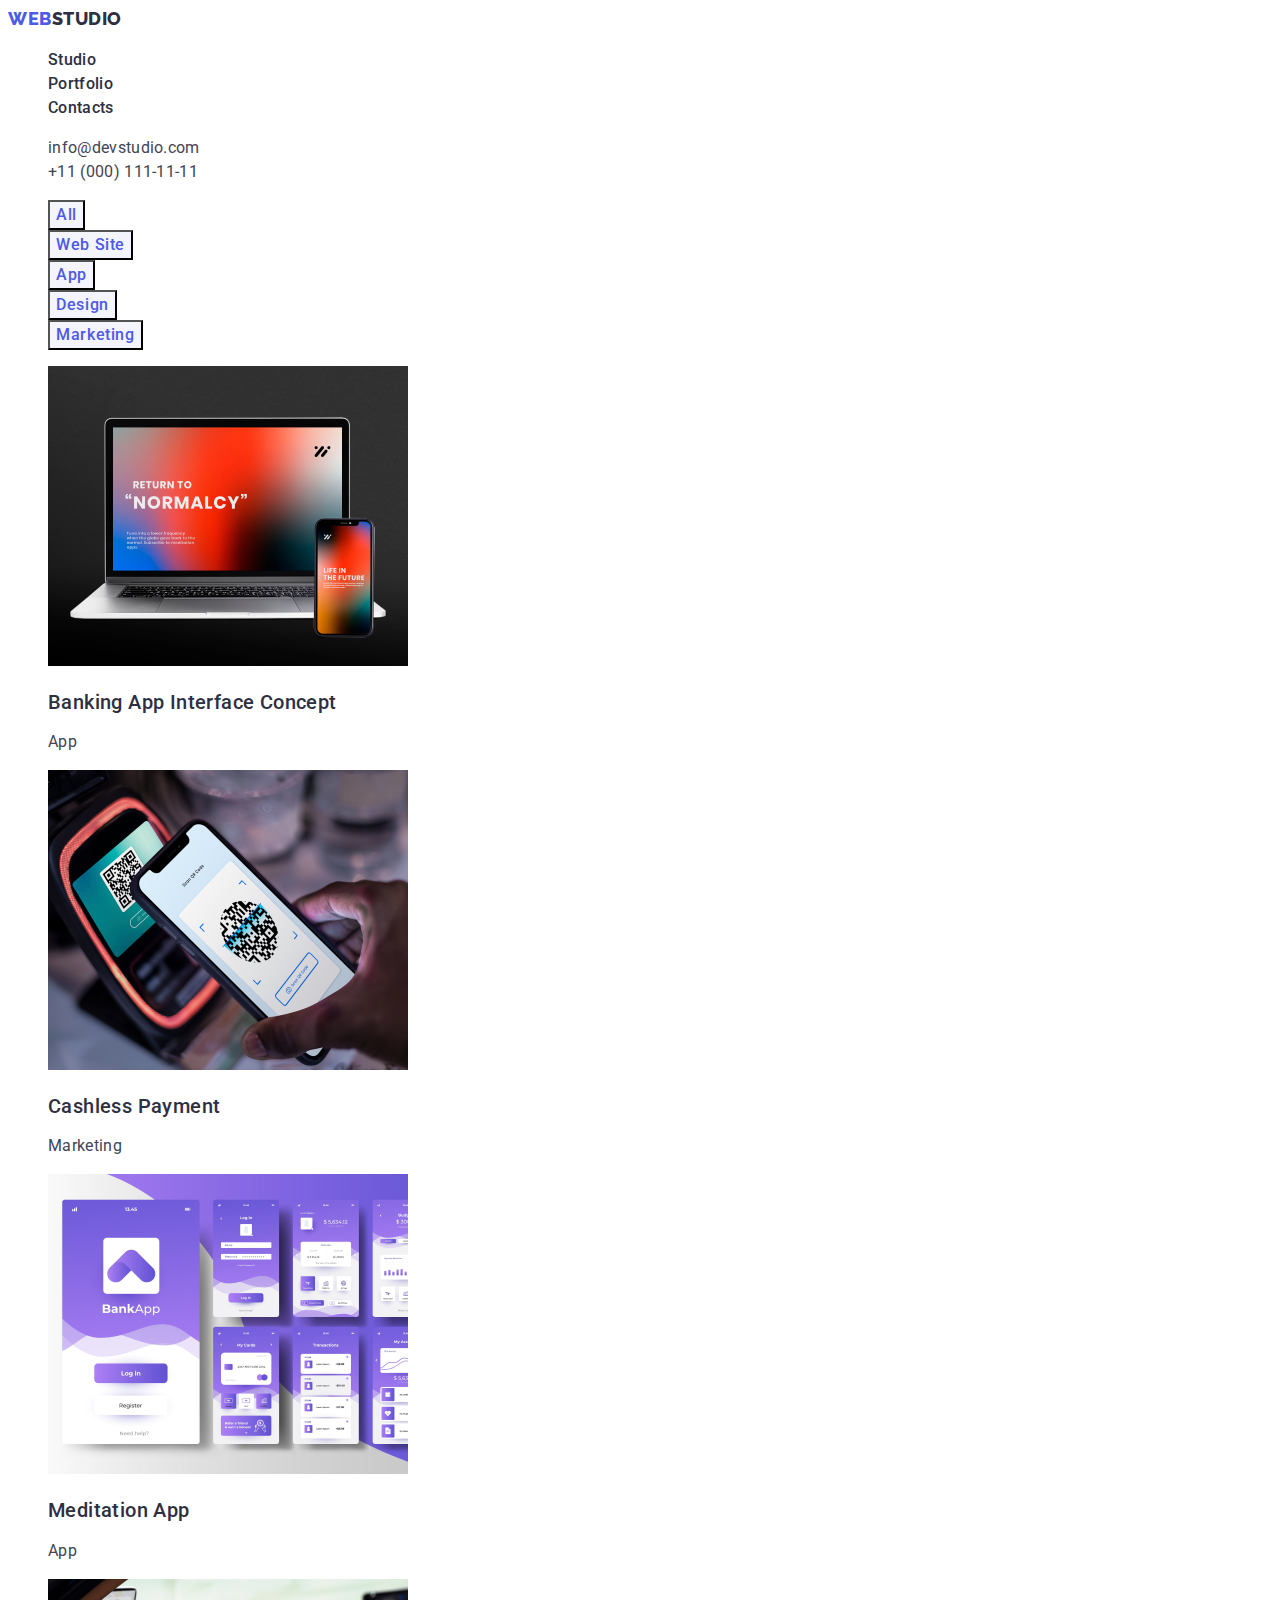
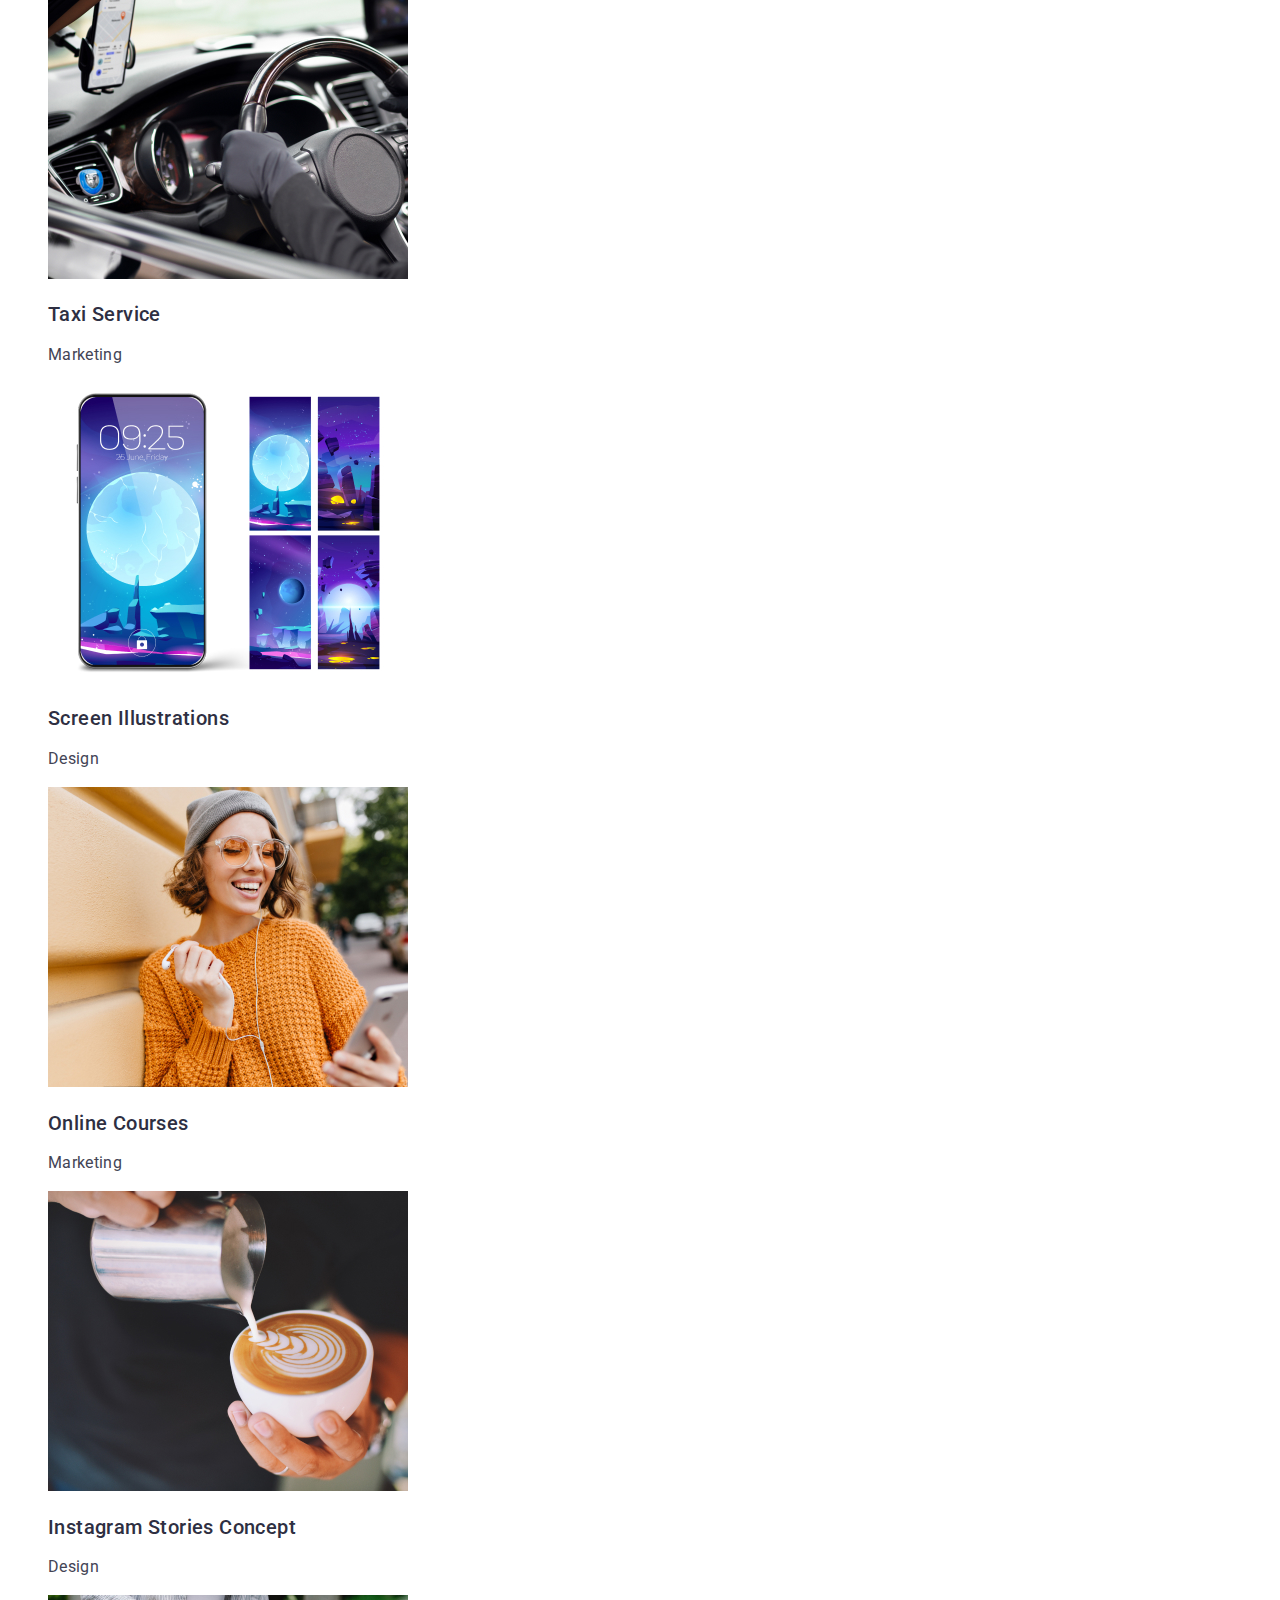
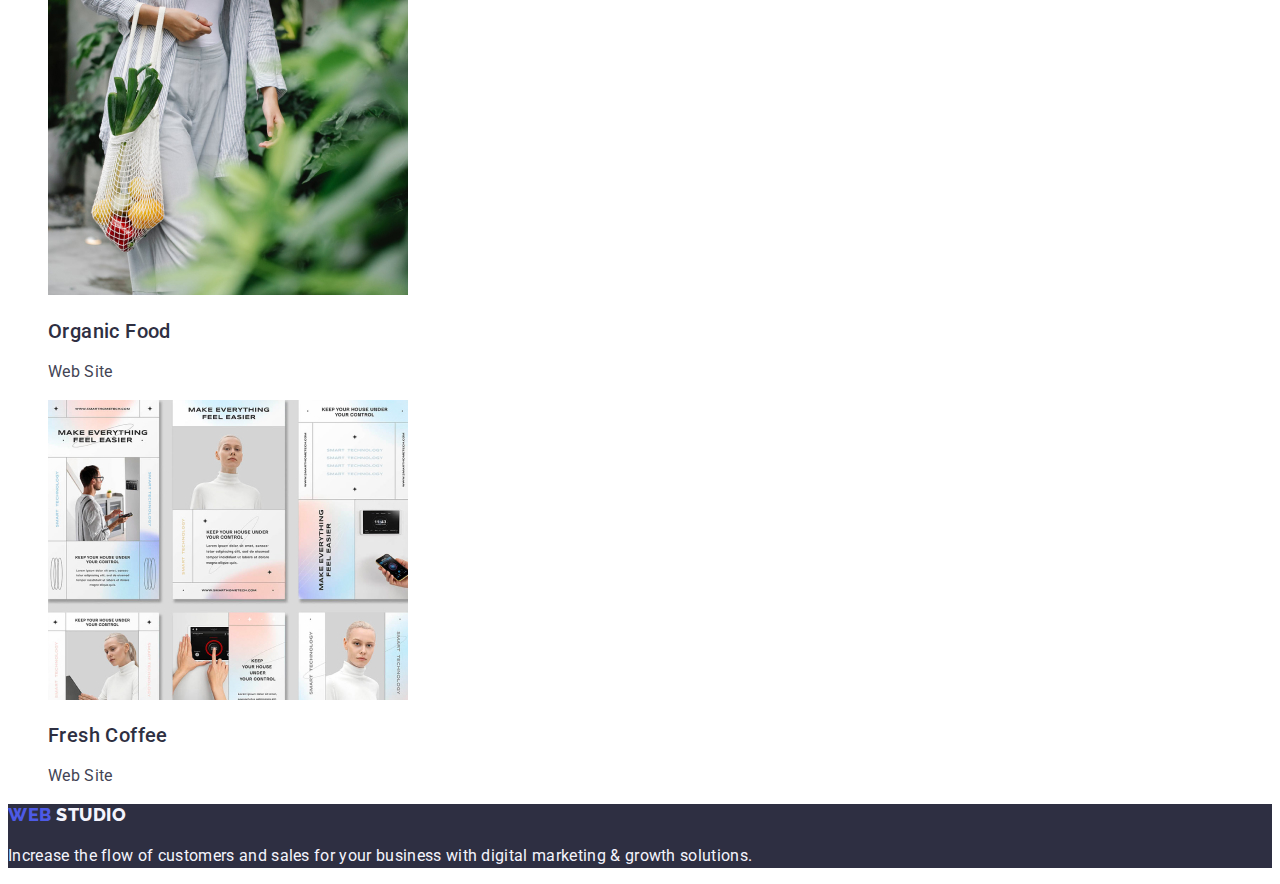
==== portfolio.html @ e13de03a "Initial commit" ====
<!DOCTYPE html>
<html lang="en">
  <head>
    <meta charset="UTF-8" />
    <meta http-equiv="X-UA-Compatible" content="IE=edge" />
    <meta name="viewport" content="width=device-width, initial-scale=1.0" />
    <title>Web-Studio</title>
    <link rel="preconnect" href="https://fonts.googleapis.com" />
    <link rel="preconnect" href="https://fonts.gstatic.com" crossorigin />
    <link
      href="https://fonts.googleapis.com/css2?family=Montserrat:wght@400;700&family=Raleway:wght@800&family=Roboto:wght@400;500;700;900&display=swap"
      rel="stylesheet"
    />
    <link rel="stylesheet" href="./css/styles.css" />
  </head>
  <body>
    <!-- Top Line -->
    <header class="header">
      <nav class="nav">
        <!-- Logo -->
        <a href="./index.html" class="link header-logo"
          >Web<span class="half-header">Studio</span></a
        >
        <ul class="list">
          <li><a href="./index.html" class="link nav-list-item">Studio</a></li>
          <li><a href="./portfolio.html" class="link nav-list-item">Portfolio</a></li>
          <li><a href="" class="link nav-list-item">Contacts</a></li>
        </ul>
      </nav>
      <!-- contacts -->
      <address class="address">
        <ul class="address-list list">
          <li>
            <a href="mailto:info@devstudio.com" class="link addres-contacts">info@devstudio.com</a>
          </li>
          <li><a href="tel:+110001111111" class="link addres-contacts">+11 (000) 111-11-11</a></li>
        </ul>
      </address>
    </header>

    <!-- Main field -->
    <main>
      <section>
        <h1 hidden>Projects gallery</h1>
        <!-- Filters -->

        <ul class="list">
          <li>
            <button type="button" class="btn btn-filter">All</button>
          </li>
          <li>
            <button type="button" class="btn btn-filter">Web Site</button>
          </li>
          <li>
            <button type="button" class="btn btn-filter">App</button>
          </li>
          <li>
            <button type="button" class="btn btn-filter">Design</button>
          </li>
          <li>
            <button type="button" class="btn btn-filter">Marketing</button>
          </li>
        </ul>

        <ul class="list project-examples">
          <li>
            <a href="" class="link example-item">
              <img src="./images/row-a/img.jpg" alt="Banking App" width="360" />
              <h2 class="example-name">Banking App Interface Concept</h2>
              <p class="project-type">App</p>
            </a>
          </li>
          <li>
            <a href="" class="link example-item">
              <img src="./images/row-a/img-1.jpg" alt="Cashless Payment" width="360" height="300" />
              <h2 class="example-name">Cashless Payment</h2>
              <p class="project-type">Marketing</p>
            </a>
          </li>
          <li>
            <a href="" class="link example-item">
              <img src="./images/row-a/img-2.jpg" alt="Meditation App" width="360" height="300" />
              <h2 class="example-name">Meditation App</h2>
              <p class="project-type">App</p>
            </a>
          </li>
          <li>
            <a href="" class="link example-item">
              <img
                src="./images/row-b/img.jpg"
                alt="dashboard of the car"
                width="360"
                height="300"
              />
              <h2 class="example-name">Taxi Service</h2>
              <p class="project-type">Marketing</p>
            </a>
          </li>
          <li>
            <a href="" class="link example-item">
              <img
                src="./images/row-b/img-1.jpg"
                alt="moon on the screens"
                width="360"
                height="300"
              />
              <h2 class="example-name">Screen Illustrations</h2>
              <p class="project-type">Design</p>
            </a>
          </li>
          <li>
            <a href="" class="link example-item">
              <img src="./images/row-b/img-2.jpg" alt="live talking" width="360" height="300" />
              <h2 class="example-name">Online Courses</h2>
              <p class="project-type">Marketing</p>
            </a>
          </li>
          <li>
            <a href="" class="link example-item">
              <img
                src="./images/row-c/img.jpg"
                alt="Instagram Stories Concept"
                width="360"
                height="300"
              />
              <h2 class="example-name">Instagram Stories Concept</h2>
              <p class="project-type">Design</p>
            </a>
          </li>
          <li>
            <a href="" class="link example-item">
              <img src="./images/row-c/img-1.jpg" alt="woman with bag" width="360" height="300" />
              <h2 class="example-name">Organic Food</h2>
              <p class="project-type">Web Site</p>
            </a>
          </li>
          <li>
            <a href="" class="link example-item">
              <img src="./images/row-c/img-2.jpg" alt="coffee paiting" width="360" height="300" />
              <h2 class="example-name">Fresh Coffee</h2>
              <p class="project-type">Web Site</p>
            </a>
          </li>
        </ul>
      </section>
    </main>
    <!-- Reference Information -->
    <footer class="gen-info">
      <a href="./index.html" class="info-logo link"
        >Web <span class="info-logo-half">Studio</span></a
      >
      <p class="push-text">
        Increase the flow of customers and sales for your business with digital marketing & growth
        solutions.
      </p>
    </footer>
  </body>
</html>
---- css/styles.css ----
:root {
  /* Font */
  --primary-font: 'Roboto', sans-serif;
  --logo-font: 'Raleway', sans-serif;

  /* Color */

  --color-iris: #4d5ae5;
  --color-ocean: #404bbf;
  --color-navy-blue: #2e2f42;
  --color-green: #31d0aa;
  --color-slate: #434455;
  --color-light-slate: #8e8f99;
  --color-cornflower: #e7e9fc;
  --color-cloud: #f4f4fd;
  --color-navy-blue-modal: #2e2f42;
  --color-grey: #2e2f42;
  --color-white: #ffffff;
  --color-dairy: #fcfcfc;

  /* Button text color*/
  --primary-color-text: #ffffff;

  /* Button text background*/

  --primary-color-background: #4d5ae5;
}

/* Hiden elements */

.visually-hidden {
  position: absolute;
  width: 1px;
  height: 1px;
  margin: -1px;
  border: 0;
  padding: 0;

  white-space: nowrap;
  clip-path: inset(100%);
  clip: rect(0 0 0 0);
  overflow: hidden;
}

/* Font elements */
.header-main {
  color: var(--color-white);
  font-size: 56px;
  font-weight: 700;
  line-height: 1.07;
  letter-spacing: 0.02em;
  text-align: center;
}
.header-section {
  color: var(--color-navy-blue);
  font-size: 36px;
  font-weight: 700;
  line-height: 1.11;
  letter-spacing: 0.02em;
  text-transform: capitalize;
  text-align: center;
}

/* Main properties */
body {
  font-family: var(--primary-font, sans-serif);
  font-weight: 400;
  font-size: 16px;
  line-height: 1.5;
  letter-spacing: 0.02em;
  color: var(--color-slate);
  background-color: var(--color-white);
}

.list {
  list-style: none;
}

.link {
  text-decoration: none;
  font-style: normal;
}

/* Header */

.header {
}

.header-logo {
  font-family: var(--logo-font, sans-serif);
  color: var(--color-iris);
  font-weight: 800;
  font-size: 18px;
  line-height: 1.17;
  letter-spacing: 0.03em;
  text-transform: uppercase;
}

.half-header {
  color: var(--color-navy-blue);
}

.nav-list-item {
  font-weight: 500;
  font-size: 16px;
  line-height: 1.5;
  color: var(--color-navy-blue);
}

.nav-list-item:hover,
.nav-list-item:focus {
  color: var(--color-ocean);
}
.address {
  font-style: normal;
}
.addres-contacts {
  font-size: 16px;
  color: var(--color-slate);
}

.addres-contacts[href='mailto:info@devstudio.com']:hover,
.addres-contacts[href='mailto:info@devstudio.com']:focus {
  font-size: 16px;
  color: var(--color-ocean);
}

/* Hero */

.hero {
  background-color: var(--color-navy-blue);
}

.btn {
  font-family: var(--primary-font);
  color: var(--primary-color-text);

  background-color: var(--primary-color-background);
  font-weight: 500;
  font-size: 16px;
  letter-spacing: 0.04em;
  line-height: 1.5;
  cursor: pointer;
}
.btn:hover,
.btn:focus,
.btn:active {
  background-color: var(--color-ocean);
}

/* features-section */

.features-section {
}
.features-list {
}

.features-name {
  color: var(--color-navy-blue);
  font-weight: 500;
  font-size: 20px;
  line-height: 1.2;
  letter-spacing: 0.02em;
}

/* Workspace */

.workspace {
}

.workspace-img-list {
}

.workspace-img-item {
}

/* Team members setion */

.cards {
  background-color: var(--color-cloud);
}

.cards-list {
}

.card-item {
  background-color: var(--color-white);
}

.member-name {
  color: var(--color-navy-blue);
  font-weight: 500;
  font-size: 20px;
  line-height: 1.2;
  letter-spacing: 0.02em;
  text-align: center;
}

.member-deskr {
  text-align: center;
}

/* Footer */

.gen-info {
  background-color: var(--color-navy-blue);
}

.info-logo {
  font-family: var(--logo-font, sans-serif);
  color: var(--color-iris);
  font-weight: 800;
  font-size: 18px;
  line-height: 1.17;
  letter-spacing: 0.03em;
  text-transform: uppercase;
  text-decoration: none;
}

.info-logo-half {
  color: var(--color-cloud);
}

.push-text {
  color: var(--color-cloud);
}

/* Portfolio */

.btn-filter {
  color: var(--color-iris);
  background-color: var(--color-cloud);
}

.btn-filter:hover,
.btn-filter:focus,
.btn-filter:active {
  color: var(--color-white);
}
.example-item {
  color: inherit;
}
.example-name {
  color: var(--color-navy-blue);
  font-weight: 500;
  font-size: 20px;
  line-height: 1.2;
  letter-spacing: 0.02em;
}
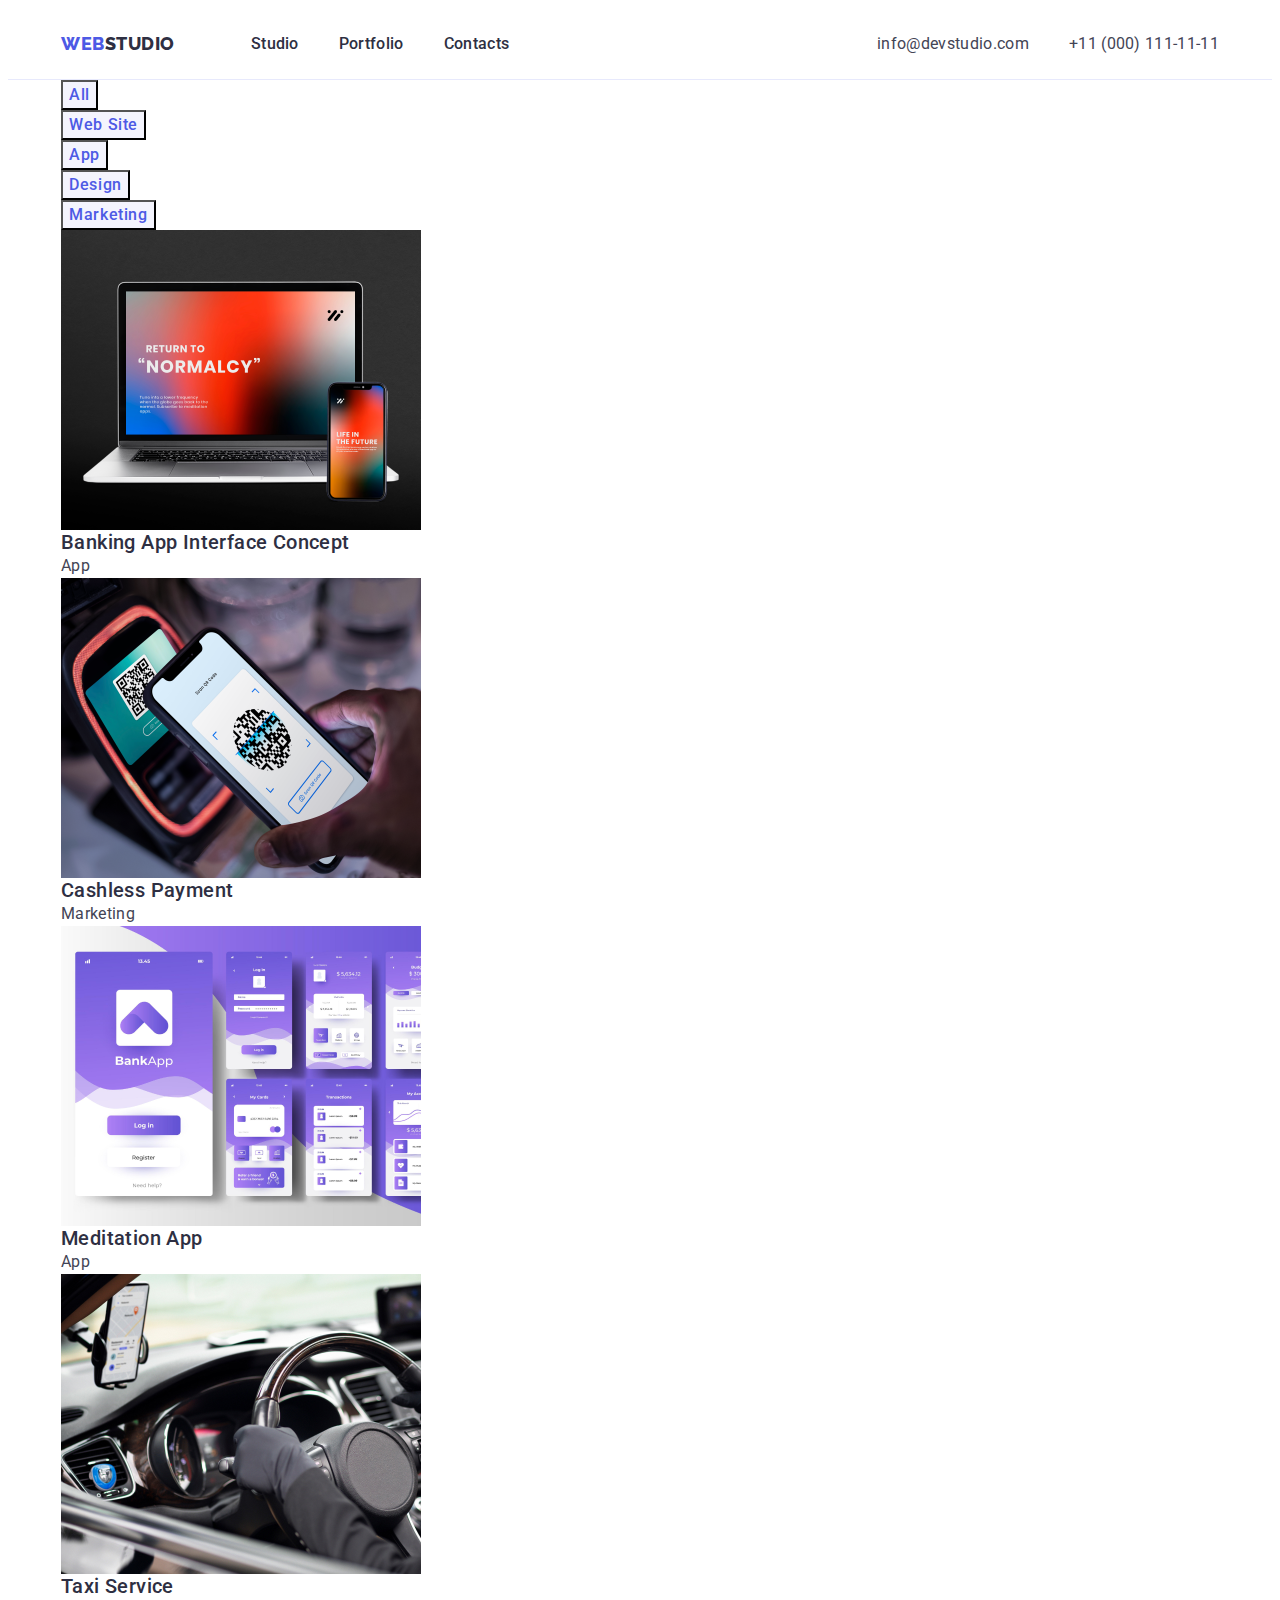
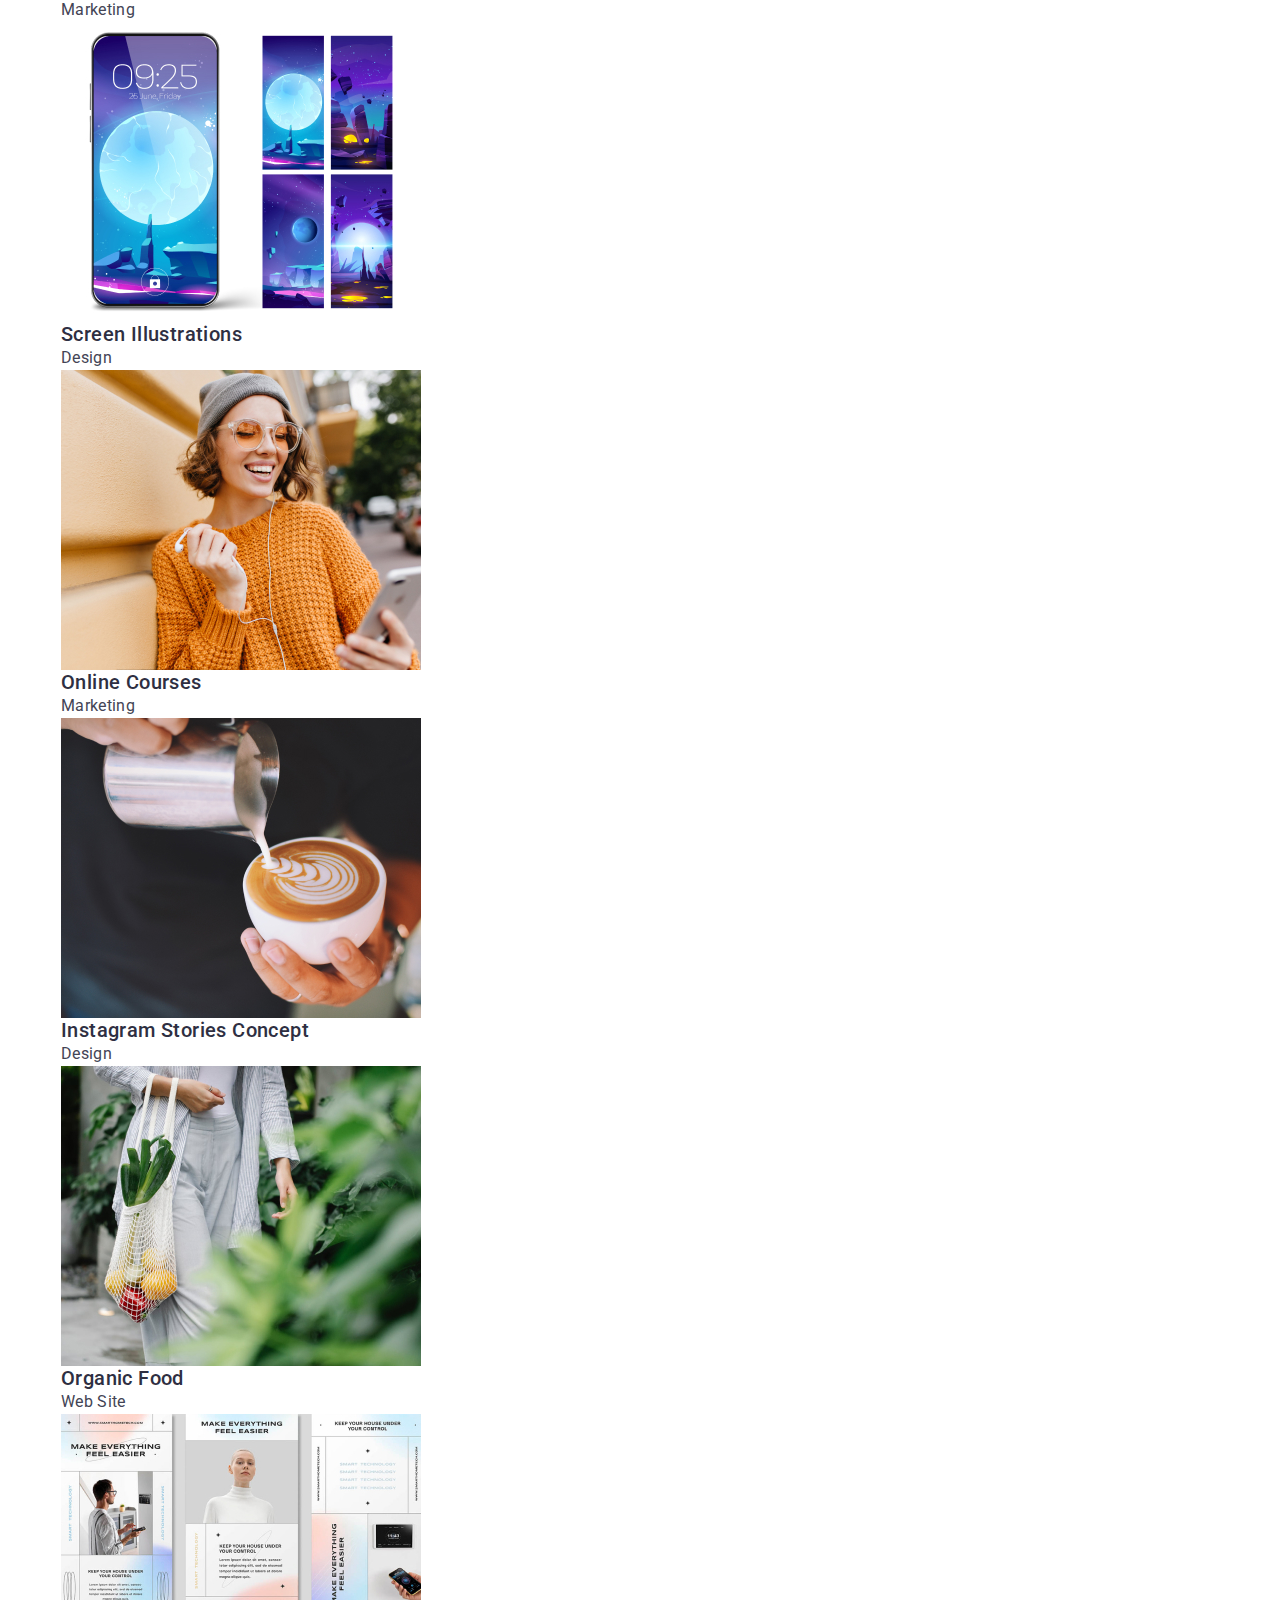
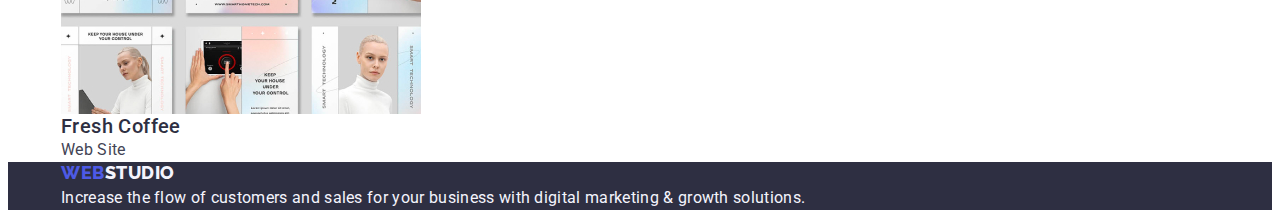
==== commit 380d1e66: "hw3-progress" ====
--- a/portfolio.html
+++ b/portfolio.html
@@ -11,148 +11,168 @@
       href="https://fonts.googleapis.com/css2?family=Montserrat:wght@400;700&family=Raleway:wght@800&family=Roboto:wght@400;500;700;900&display=swap"
       rel="stylesheet"
     />
+    <link
+      rel="stylesheet"
+      href="https://cdnjs.cloudflare.com/ajax/libs/modern-normalize/1.1.0/modern-normalize.min.css"
+      integrity="sha512-wpPYUAdjBVSE4KJnH1VR1HeZfpl1ub8YT/NKx4PuQ5NmX2tKuGu6U/JRp5y+Y8XG2tV+wKQpNHVUX03MfMFn9Q=="
+      crossorigin="anonymous"
+      referrerpolicy="no-referrer"
+    />
     <link rel="stylesheet" href="./css/styles.css" />
   </head>
   <body>
     <!-- Top Line -->
     <header class="header">
-      <nav class="nav">
+      <div class="container header-container">
         <!-- Logo -->
         <a href="./index.html" class="link header-logo"
-          >Web<span class="half-header">Studio</span></a
+          >Web<span class="half-header-logo">Studio</span></a
         >
-        <ul class="list">
-          <li><a href="./index.html" class="link nav-list-item">Studio</a></li>
-          <li><a href="./portfolio.html" class="link nav-list-item">Portfolio</a></li>
-          <li><a href="" class="link nav-list-item">Contacts</a></li>
-        </ul>
-      </nav>
-      <!-- contacts -->
-      <address class="address">
-        <ul class="address-list list">
-          <li>
-            <a href="mailto:info@devstudio.com" class="link addres-contacts">info@devstudio.com</a>
-          </li>
-          <li><a href="tel:+110001111111" class="link addres-contacts">+11 (000) 111-11-11</a></li>
-        </ul>
-      </address>
+        <nav class="header-nav">
+          <ul class="list header-nav-list">
+            <li><a href="./index.html" class="link nav-list-item">Studio</a></li>
+            <li><a href="./portfolio.html" class="link nav-list-item">Portfolio</a></li>
+            <li><a href="" class="link nav-list-item">Contacts</a></li>
+          </ul>
+        </nav>
+        <!-- contacts -->
+        <address class="address">
+          <ul class="address-list list">
+            <li>
+              <a href="mailto:info@devstudio.com" class="link addres-contacts"
+                >info@devstudio.com</a
+              >
+            </li>
+            <li>
+              <a href="tel:+110001111111" class="link addres-contacts">+11 (000) 111-11-11</a>
+            </li>
+          </ul>
+        </address>
+      </div>
     </header>
 
     <!-- Main field -->
     <main>
       <section>
-        <h1 hidden>Projects gallery</h1>
-        <!-- Filters -->
-
-        <ul class="list">
-          <li>
-            <button type="button" class="btn btn-filter">All</button>
-          </li>
-          <li>
-            <button type="button" class="btn btn-filter">Web Site</button>
-          </li>
-          <li>
-            <button type="button" class="btn btn-filter">App</button>
-          </li>
-          <li>
-            <button type="button" class="btn btn-filter">Design</button>
-          </li>
-          <li>
-            <button type="button" class="btn btn-filter">Marketing</button>
-          </li>
-        </ul>
-
-        <ul class="list project-examples">
-          <li>
-            <a href="" class="link example-item">
-              <img src="./images/row-a/img.jpg" alt="Banking App" width="360" />
-              <h2 class="example-name">Banking App Interface Concept</h2>
-              <p class="project-type">App</p>
-            </a>
-          </li>
-          <li>
-            <a href="" class="link example-item">
-              <img src="./images/row-a/img-1.jpg" alt="Cashless Payment" width="360" height="300" />
-              <h2 class="example-name">Cashless Payment</h2>
-              <p class="project-type">Marketing</p>
-            </a>
-          </li>
-          <li>
-            <a href="" class="link example-item">
-              <img src="./images/row-a/img-2.jpg" alt="Meditation App" width="360" height="300" />
-              <h2 class="example-name">Meditation App</h2>
-              <p class="project-type">App</p>
-            </a>
-          </li>
-          <li>
-            <a href="" class="link example-item">
-              <img
-                src="./images/row-b/img.jpg"
-                alt="dashboard of the car"
-                width="360"
-                height="300"
-              />
-              <h2 class="example-name">Taxi Service</h2>
-              <p class="project-type">Marketing</p>
-            </a>
-          </li>
-          <li>
-            <a href="" class="link example-item">
-              <img
-                src="./images/row-b/img-1.jpg"
-                alt="moon on the screens"
-                width="360"
-                height="300"
-              />
-              <h2 class="example-name">Screen Illustrations</h2>
-              <p class="project-type">Design</p>
-            </a>
-          </li>
-          <li>
-            <a href="" class="link example-item">
-              <img src="./images/row-b/img-2.jpg" alt="live talking" width="360" height="300" />
-              <h2 class="example-name">Online Courses</h2>
-              <p class="project-type">Marketing</p>
-            </a>
-          </li>
-          <li>
-            <a href="" class="link example-item">
-              <img
-                src="./images/row-c/img.jpg"
-                alt="Instagram Stories Concept"
-                width="360"
-                height="300"
-              />
-              <h2 class="example-name">Instagram Stories Concept</h2>
-              <p class="project-type">Design</p>
-            </a>
-          </li>
-          <li>
-            <a href="" class="link example-item">
-              <img src="./images/row-c/img-1.jpg" alt="woman with bag" width="360" height="300" />
-              <h2 class="example-name">Organic Food</h2>
-              <p class="project-type">Web Site</p>
-            </a>
-          </li>
-          <li>
-            <a href="" class="link example-item">
-              <img src="./images/row-c/img-2.jpg" alt="coffee paiting" width="360" height="300" />
-              <h2 class="example-name">Fresh Coffee</h2>
-              <p class="project-type">Web Site</p>
-            </a>
-          </li>
-        </ul>
+        <div class="container">
+          <h1 hidden>Projects gallery</h1>
+          <!-- Filters -->
+          <ul class="list">
+            <li>
+              <button type="button" class="btn btn-filter">All</button>
+            </li>
+            <li>
+              <button type="button" class="btn btn-filter">Web Site</button>
+            </li>
+            <li>
+              <button type="button" class="btn btn-filter">App</button>
+            </li>
+            <li>
+              <button type="button" class="btn btn-filter">Design</button>
+            </li>
+            <li>
+              <button type="button" class="btn btn-filter">Marketing</button>
+            </li>
+          </ul>
+          <ul class="list project-examples">
+            <li>
+              <a href="" class="link example-item">
+                <img src="./images/row-a/img.jpg" alt="Banking App" width="360" />
+                <h2 class="example-name">Banking App Interface Concept</h2>
+                <p class="project-type">App</p>
+              </a>
+            </li>
+            <li>
+              <a href="" class="link example-item">
+                <img
+                  src="./images/row-a/img-1.jpg"
+                  alt="Cashless Payment"
+                  width="360"
+                  height="300"
+                />
+                <h2 class="example-name">Cashless Payment</h2>
+                <p class="project-type">Marketing</p>
+              </a>
+            </li>
+            <li>
+              <a href="" class="link example-item">
+                <img src="./images/row-a/img-2.jpg" alt="Meditation App" width="360" height="300" />
+                <h2 class="example-name">Meditation App</h2>
+                <p class="project-type">App</p>
+              </a>
+            </li>
+            <li>
+              <a href="" class="link example-item">
+                <img
+                  src="./images/row-b/img.jpg"
+                  alt="dashboard of the car"
+                  width="360"
+                  height="300"
+                />
+                <h2 class="example-name">Taxi Service</h2>
+                <p class="project-type">Marketing</p>
+              </a>
+            </li>
+            <li>
+              <a href="" class="link example-item">
+                <img
+                  src="./images/row-b/img-1.jpg"
+                  alt="moon on the screens"
+                  width="360"
+                  height="300"
+                />
+                <h2 class="example-name">Screen Illustrations</h2>
+                <p class="project-type">Design</p>
+              </a>
+            </li>
+            <li>
+              <a href="" class="link example-item">
+                <img src="./images/row-b/img-2.jpg" alt="live talking" width="360" height="300" />
+                <h2 class="example-name">Online Courses</h2>
+                <p class="project-type">Marketing</p>
+              </a>
+            </li>
+            <li>
+              <a href="" class="link example-item">
+                <img
+                  src="./images/row-c/img.jpg"
+                  alt="Instagram Stories Concept"
+                  width="360"
+                  height="300"
+                />
+                <h2 class="example-name">Instagram Stories Concept</h2>
+                <p class="project-type">Design</p>
+              </a>
+            </li>
+            <li>
+              <a href="" class="link example-item">
+                <img src="./images/row-c/img-1.jpg" alt="woman with bag" width="360" height="300" />
+                <h2 class="example-name">Organic Food</h2>
+                <p class="project-type">Web Site</p>
+              </a>
+            </li>
+            <li>
+              <a href="" class="link example-item">
+                <img src="./images/row-c/img-2.jpg" alt="coffee paiting" width="360" height="300" />
+                <h2 class="example-name">Fresh Coffee</h2>
+                <p class="project-type">Web Site</p>
+              </a>
+            </li>
+          </ul>
+        </div>
       </section>
     </main>
     <!-- Reference Information -->
     <footer class="gen-info">
-      <a href="./index.html" class="info-logo link"
-        >Web <span class="info-logo-half">Studio</span></a
-      >
-      <p class="push-text">
-        Increase the flow of customers and sales for your business with digital marketing & growth
-        solutions.
-      </p>
+      <div class="container">
+        <a href="./index.html" class="info-logo link"
+          >Web<span class="info-logo-half">Studio</span></a
+        >
+        <p class="push-text">
+          Increase the flow of customers and sales for your business with digital marketing & growth
+          solutions.
+        </p>
+      </div>
     </footer>
   </body>
 </html>
--- a/css/styles.css
+++ b/css/styles.css
@@ -42,8 +42,22 @@
   overflow: hidden;
 }
 
+/* Display/margin-resets */
+
+img {
+  display: block;
+}
+h1,
+h2,
+h3,
+h4,
+h5,
+h6,
+p {
+  margin: 0;
+}
 /* Font elements */
-.header-main {
+.header-main-font {
   color: var(--color-white);
   font-size: 56px;
   font-weight: 700;
@@ -74,6 +88,8 @@
 
 .list {
   list-style: none;
+  margin: 0;
+  padding: 0;
 }
 
 .link {
@@ -81,9 +97,22 @@
   font-style: normal;
 }
 
+.container {
+  width: 1158px;
+  padding: 0 15px;
+  margin: 0 auto;
+}
+
 /* Header */
 
 .header {
+  padding-top: 24px;
+  padding-bottom: 23px;
+  border-bottom: 1px solid var(--color-cornflower);
+}
+.header-container {
+  display: flex;
+  align-items: center;
 }
 
 .header-logo {
@@ -94,10 +123,22 @@
   line-height: 1.17;
   letter-spacing: 0.03em;
   text-transform: uppercase;
-}
-
-.half-header {
-  color: var(--color-navy-blue);
+  margin-right: 76px;
+}
+
+.half-header-logo {
+  color: var(--color-navy-blue);
+}
+
+/* Navigation */
+
+.header-nav {
+  margin-right: auto;
+}
+
+.header-nav-list {
+  display: flex;
+  gap: 40px;
 }
 
 .nav-list-item {
@@ -105,18 +146,27 @@
   font-size: 16px;
   line-height: 1.5;
   color: var(--color-navy-blue);
+  display: block;
 }
 
 .nav-list-item:hover,
 .nav-list-item:focus {
   color: var(--color-ocean);
 }
+
+/* Contacts */
 .address {
   font-style: normal;
 }
+
+.address-list {
+  display: flex;
+  gap: 40px;
+}
 .addres-contacts {
   font-size: 16px;
   color: var(--color-slate);
+  display: block;
 }
 
 .addres-contacts[href='mailto:info@devstudio.com']:hover,
@@ -127,8 +177,19 @@
 
 /* Hero */
 
+.hero-container {
+  padding-top: 188px;
+  padding-bottom: 188px;
+}
 .hero {
   background-color: var(--color-navy-blue);
+}
+
+.hero-invite {
+  margin-bottom: 48px;
+  width: 496px;
+  margin-right: auto;
+  margin-left: auto;
 }
 
 .btn {
@@ -141,6 +202,15 @@
   letter-spacing: 0.04em;
   line-height: 1.5;
   cursor: pointer;
+}
+
+.hero-button {
+  display: block;
+  margin: 0 auto;
+  min-width: 169px;
+  min-height: 56px;
+  border-width: 0;
+  border-radius: 4px;
 }
 .btn:hover,
 .btn:focus,
@@ -185,6 +255,11 @@
 
 .card-item {
   background-color: var(--color-white);
+  width: 264px;
+}
+
+.card-info {
+  padding: 16px 32px;
 }
 
 .member-name {
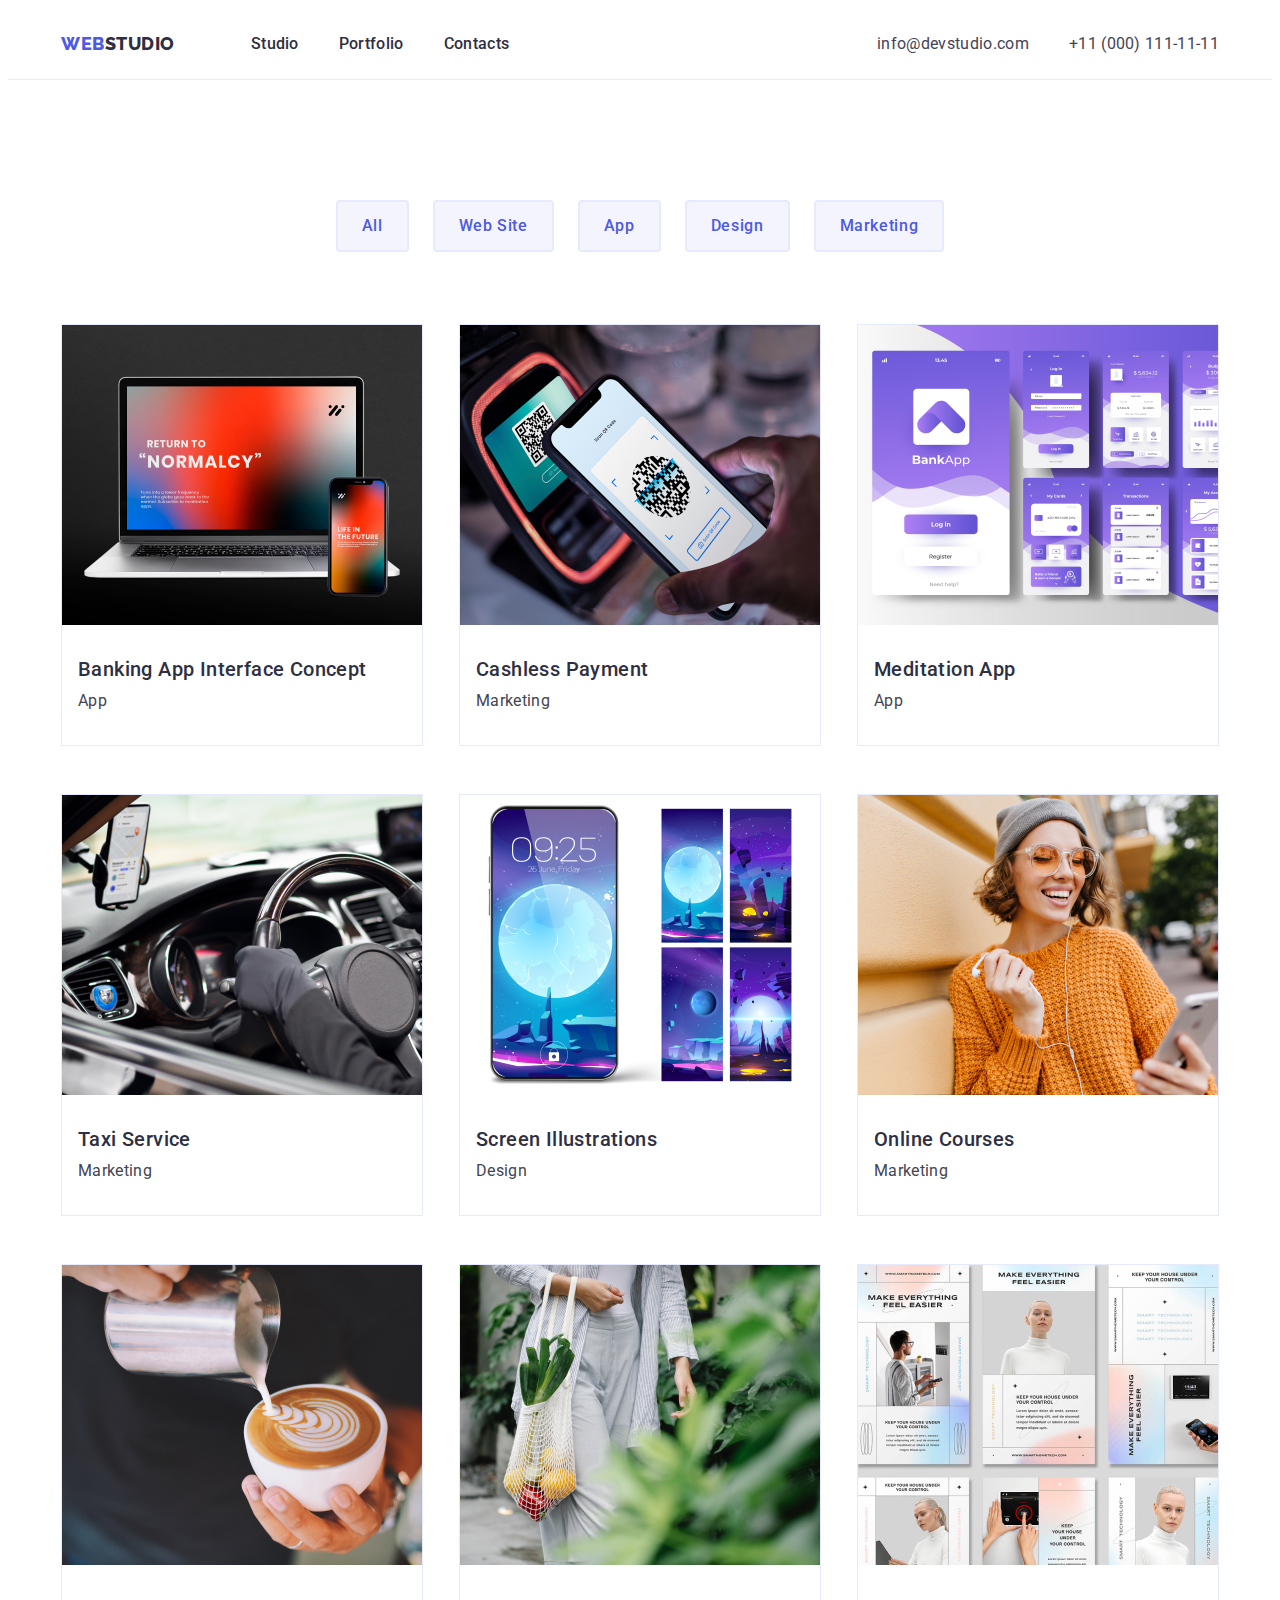
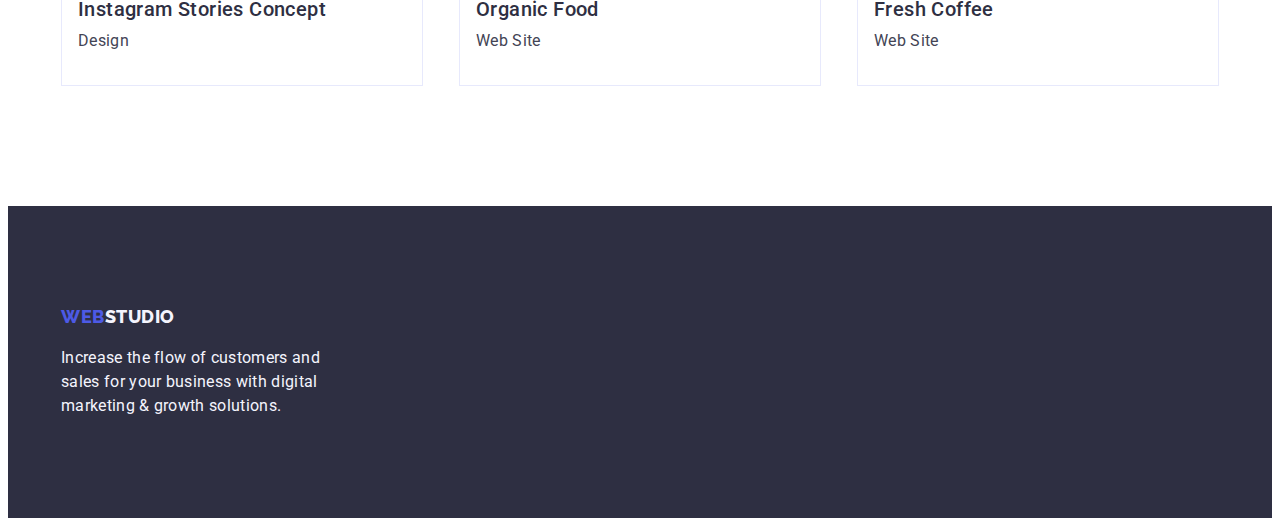
==== commit 252c8963: "commit first try" ====
--- a/portfolio.html
+++ b/portfolio.html
@@ -53,11 +53,11 @@
 
     <!-- Main field -->
     <main>
-      <section>
+      <section class="section">
         <div class="container">
           <h1 hidden>Projects gallery</h1>
           <!-- Filters -->
-          <ul class="list">
+          <ul class="list filter-list">
             <li>
               <button type="button" class="btn btn-filter">All</button>
             </li>
@@ -74,12 +74,14 @@
               <button type="button" class="btn btn-filter">Marketing</button>
             </li>
           </ul>
-          <ul class="list project-examples">
-            <li>
+          <ul class="list project-examples-list">
+            <li class="project-list-item">
               <a href="" class="link example-item">
                 <img src="./images/row-a/img.jpg" alt="Banking App" width="360" />
-                <h2 class="example-name">Banking App Interface Concept</h2>
-                <p class="project-type">App</p>
+                <div class="project-card-info">
+                  <h2 class="example-name">Banking App Interface Concept</h2>
+                  <p class="project-type">App</p>
+                </div>
               </a>
             </li>
             <li>
@@ -89,16 +91,27 @@
                   alt="Cashless Payment"
                   width="360"
                   height="300"
-                />
-                <h2 class="example-name">Cashless Payment</h2>
-                <p class="project-type">Marketing</p>
-              </a>
-            </li>
-            <li>
-              <a href="" class="link example-item">
-                <img src="./images/row-a/img-2.jpg" alt="Meditation App" width="360" height="300" />
-                <h2 class="example-name">Meditation App</h2>
-                <p class="project-type">App</p>
+                  class="img-gallery-item"
+                />
+                <div class="project-card-info">
+                  <h2 class="example-name">Cashless Payment</h2>
+                  <p class="project-type">Marketing</p>
+                </div>
+              </a>
+            </li>
+            <li>
+              <a href="" class="link example-item">
+                <img
+                  src="./images/row-a/img-2.jpg"
+                  alt="Meditation App"
+                  width="360"
+                  height="300"
+                  class="img-gallery-item"
+                />
+                <div class="project-card-info">
+                  <h2 class="example-name">Meditation App</h2>
+                  <p class="project-type">App</p>
+                </div>
               </a>
             </li>
             <li>
@@ -108,9 +121,12 @@
                   alt="dashboard of the car"
                   width="360"
                   height="300"
-                />
-                <h2 class="example-name">Taxi Service</h2>
-                <p class="project-type">Marketing</p>
+                  class="img-gallery-item"
+                />
+                <div class="project-card-info">
+                  <h2 class="example-name">Taxi Service</h2>
+                  <p class="project-type">Marketing</p>
+                </div>
               </a>
             </li>
             <li>
@@ -120,16 +136,27 @@
                   alt="moon on the screens"
                   width="360"
                   height="300"
-                />
-                <h2 class="example-name">Screen Illustrations</h2>
-                <p class="project-type">Design</p>
-              </a>
-            </li>
-            <li>
-              <a href="" class="link example-item">
-                <img src="./images/row-b/img-2.jpg" alt="live talking" width="360" height="300" />
-                <h2 class="example-name">Online Courses</h2>
-                <p class="project-type">Marketing</p>
+                  class="img-gallery-item"
+                />
+                <div class="project-card-info">
+                  <h2 class="example-name">Screen Illustrations</h2>
+                  <p class="project-type">Design</p>
+                </div>
+              </a>
+            </li>
+            <li>
+              <a href="" class="link example-item">
+                <img
+                  src="./images/row-b/img-2.jpg"
+                  alt="live talking"
+                  width="360"
+                  height="300"
+                  class="img-gallery-item"
+                />
+                <div class="project-card-info">
+                  <h2 class="example-name">Online Courses</h2>
+                  <p class="project-type">Marketing</p>
+                </div>
               </a>
             </li>
             <li>
@@ -139,23 +166,42 @@
                   alt="Instagram Stories Concept"
                   width="360"
                   height="300"
-                />
-                <h2 class="example-name">Instagram Stories Concept</h2>
-                <p class="project-type">Design</p>
-              </a>
-            </li>
-            <li>
-              <a href="" class="link example-item">
-                <img src="./images/row-c/img-1.jpg" alt="woman with bag" width="360" height="300" />
-                <h2 class="example-name">Organic Food</h2>
-                <p class="project-type">Web Site</p>
-              </a>
-            </li>
-            <li>
-              <a href="" class="link example-item">
-                <img src="./images/row-c/img-2.jpg" alt="coffee paiting" width="360" height="300" />
-                <h2 class="example-name">Fresh Coffee</h2>
-                <p class="project-type">Web Site</p>
+                  class="img-gallery-item"
+                />
+                <div class="project-card-info">
+                  <h2 class="example-name">Instagram Stories Concept</h2>
+                  <p class="project-type">Design</p>
+                </div>
+              </a>
+            </li>
+            <li>
+              <a href="" class="link example-item">
+                <img
+                  src="./images/row-c/img-1.jpg"
+                  alt="woman with bag"
+                  width="360"
+                  height="300"
+                  class="img-gallery-item"
+                />
+                <div class="project-card-info">
+                  <h2 class="example-name">Organic Food</h2>
+                  <p class="project-type">Web Site</p>
+                </div>
+              </a>
+            </li>
+            <li>
+              <a href="" class="link example-item">
+                <img
+                  src="./images/row-c/img-2.jpg"
+                  alt="coffee paiting"
+                  width="360"
+                  height="300"
+                  class="img-gallery-item"
+                />
+                <div class="project-card-info">
+                  <h2 class="example-name">Fresh Coffee</h2>
+                  <p class="project-type">Web Site</p>
+                </div>
               </a>
             </li>
           </ul>
@@ -165,13 +211,15 @@
     <!-- Reference Information -->
     <footer class="gen-info">
       <div class="container">
-        <a href="./index.html" class="info-logo link"
-          >Web<span class="info-logo-half">Studio</span></a
-        >
-        <p class="push-text">
-          Increase the flow of customers and sales for your business with digital marketing & growth
-          solutions.
-        </p>
+        <div class="info-container">
+          <a href="./index.html" class="link info-logo"
+            >Web<span class="info-logo-half">Studio</span></a
+          >
+          <p class="push-text">
+            Increase the flow of customers and sales for your business with digital marketing &
+            growth solutions.
+          </p>
+        </div>
       </div>
     </footer>
   </body>
--- a/css/styles.css
+++ b/css/styles.css
@@ -73,6 +73,7 @@
   letter-spacing: 0.02em;
   text-transform: capitalize;
   text-align: center;
+  margin-bottom: 72px;
 }
 
 /* Main properties */
@@ -101,6 +102,11 @@
   width: 1158px;
   padding: 0 15px;
   margin: 0 auto;
+}
+
+.section {
+  padding-top: 120px;
+  padding-bottom: 120px;
 }
 
 /* Header */
@@ -181,8 +187,9 @@
   padding-top: 188px;
   padding-bottom: 188px;
 }
-.hero {
+.hero-section {
   background-color: var(--color-navy-blue);
+  padding: 0;
 }
 
 .hero-invite {
@@ -222,7 +229,15 @@
 
 .features-section {
 }
+
 .features-list {
+  display: flex;
+  gap: 24px;
+  justify-content: space-between;
+}
+
+.features-item {
+  flex-basis: calc((100% - 24px * 3) / 4);
 }
 
 .features-name {
@@ -231,17 +246,22 @@
   font-size: 20px;
   line-height: 1.2;
   letter-spacing: 0.02em;
+  margin-bottom: 8px;
 }
 
 /* Workspace */
 
-.workspace {
+.section-workspace {
+  padding-top: 0;
 }
 
 .workspace-img-list {
+  display: flex;
+  justify-content: space-between;
 }
 
 .workspace-img-item {
+  border: 1px solid var(--color-cornflower);
 }
 
 /* Team members setion */
@@ -251,11 +271,15 @@
 }
 
 .cards-list {
+  display: flex;
+  justify-content: space-between;
 }
 
 .card-item {
   background-color: var(--color-white);
-  width: 264px;
+  border-radius: 0 0 4px 4px;
+  box-shadow: 0px 1px 6px rgba(46, 47, 66, 0.08), 0px 1px 1px rgba(46, 47, 66, 0.16),
+    0px 2px 1px rgba(46, 47, 66, 0.08);
 }
 
 .card-info {
@@ -269,6 +293,7 @@
   line-height: 1.2;
   letter-spacing: 0.02em;
   text-align: center;
+  margin-bottom: 8px;
 }
 
 .member-deskr {
@@ -277,8 +302,14 @@
 
 /* Footer */
 
+.info-container {
+  width: 264px;
+  margin-right: auto;
+}
 .gen-info {
   background-color: var(--color-navy-blue);
+  padding-top: 100px;
+  padding-bottom: 100px;
 }
 
 .info-logo {
@@ -289,7 +320,8 @@
   line-height: 1.17;
   letter-spacing: 0.03em;
   text-transform: uppercase;
-  text-decoration: none;
+  display: block;
+  margin-bottom: 19px;
 }
 
 .info-logo-half {
@@ -300,11 +332,57 @@
   color: var(--color-cloud);
 }
 
-/* Portfolio */
-
+/* Portfolio Main */
+
+.filter-list {
+  display: flex;
+  justify-content: center;
+  gap: 24px;
+  margin-bottom: 72px;
+}
 .btn-filter {
   color: var(--color-iris);
   background-color: var(--color-cloud);
+  padding: 12px 24px;
+  min-height: 48px;
+  border: 2px solid var(--color-cornflower);
+  border-radius: 4px;
+}
+
+/* Projects gallery */
+
+.project-examples-list {
+  display: flex;
+  flex-wrap: wrap;
+  justify-content: space-between;
+  row-gap: 48px;
+  flex-basis: calc((100% - 24px * 2) / 3);
+}
+.project-list-item {
+}
+
+.img-gallery-item {
+}
+
+.project-card-info {
+  padding-top: 32px;
+  padding-bottom: 32px;
+  padding-left: 16px;
+}
+
+.example-item {
+  color: inherit;
+  border: 1px solid var(--color-cornflower);
+  display: block;
+}
+
+.example-name {
+  color: var(--color-navy-blue);
+  font-weight: 500;
+  font-size: 20px;
+  line-height: 1.2;
+  letter-spacing: 0.02em;
+  margin-bottom: 8px;
 }
 
 .btn-filter:hover,
@@ -312,13 +390,3 @@
 .btn-filter:active {
   color: var(--color-white);
 }
-.example-item {
-  color: inherit;
-}
-.example-name {
-  color: var(--color-navy-blue);
-  font-weight: 500;
-  font-size: 20px;
-  line-height: 1.2;
-  letter-spacing: 0.02em;
-}
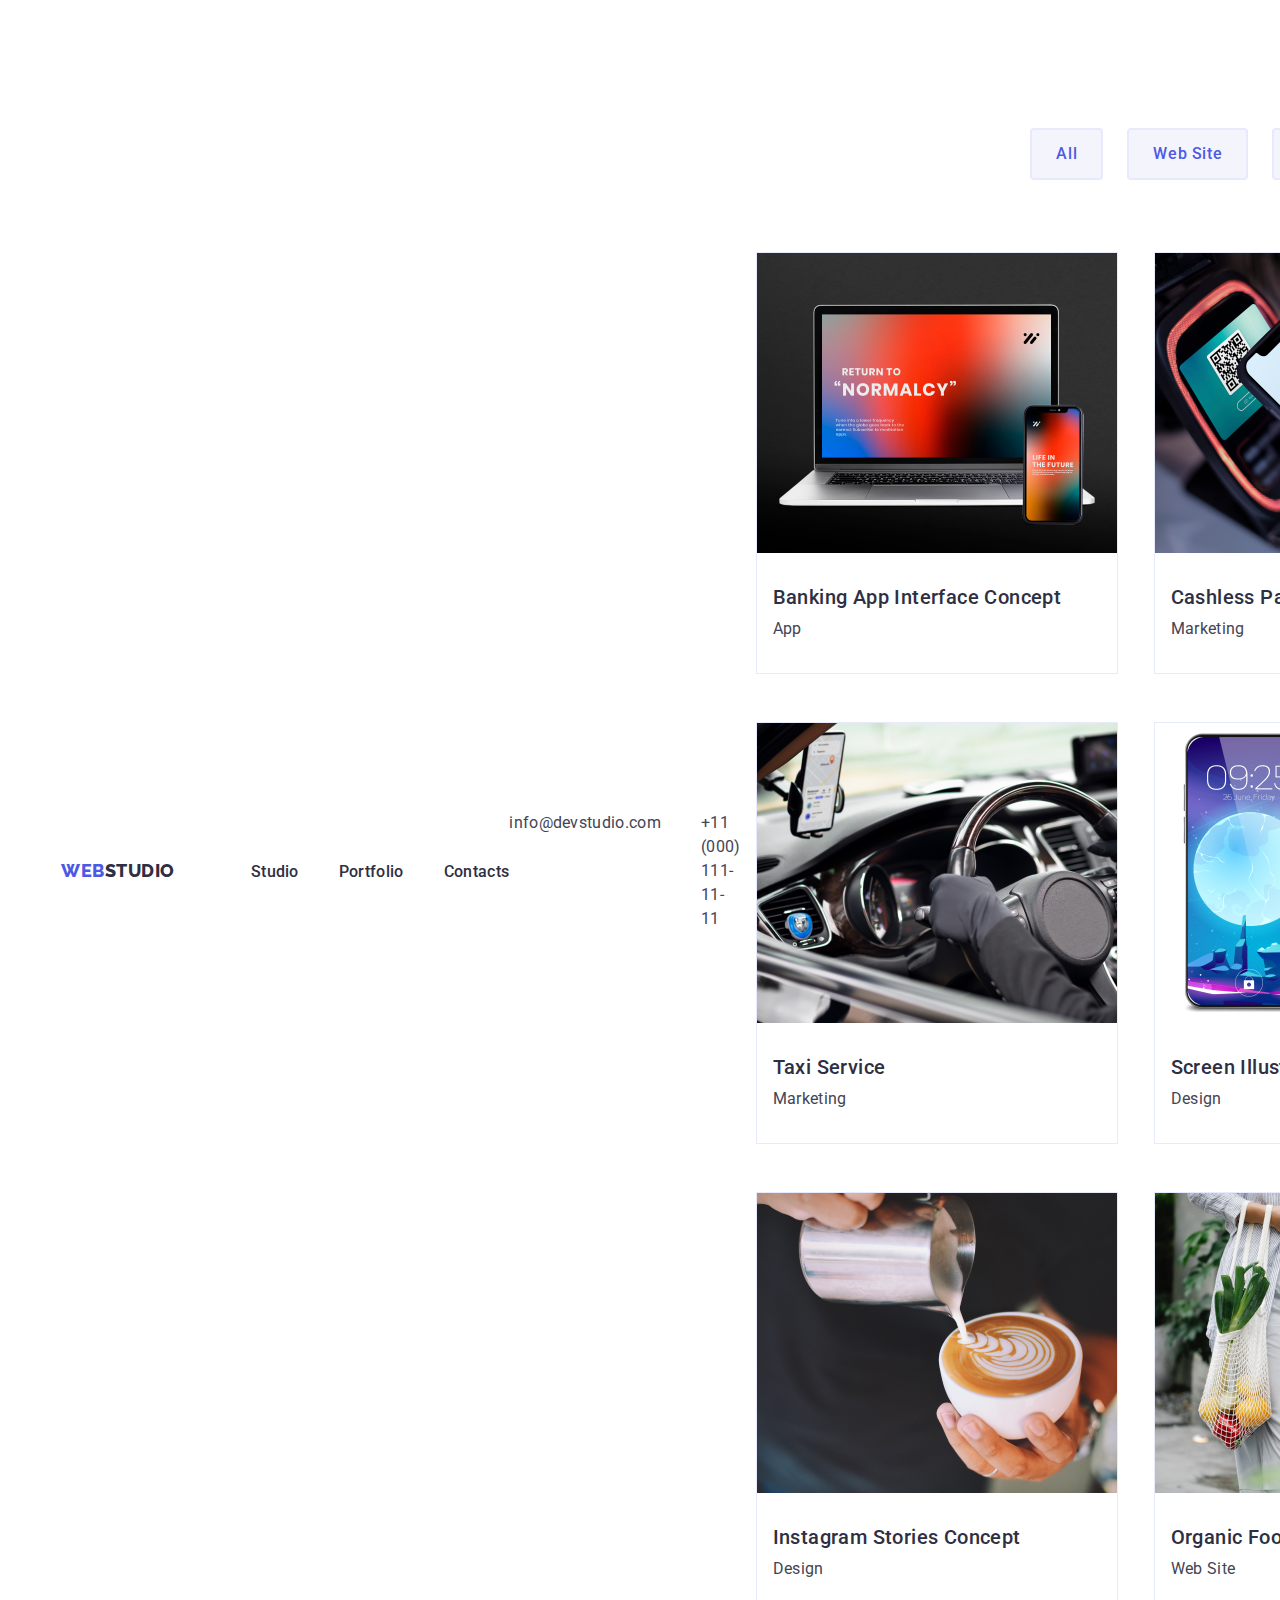
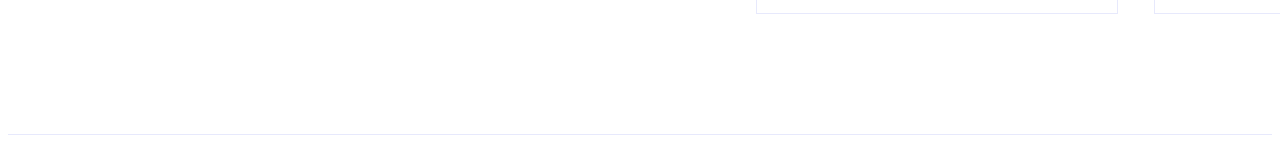
==== commit b9a82c63: "commit 2" ====
--- a/portfolio.html
+++ b/portfolio.html
@@ -22,13 +22,14 @@
   </head>
   <body>
     <!-- Top Line -->
-    <header class="header">
+     <header class="header">
       <div class="container header-container">
         <!-- Logo -->
-        <a href="./index.html" class="link header-logo"
-          >Web<span class="half-header-logo">Studio</span></a
-        >
+
         <nav class="header-nav">
+          <a href="./index.html" class="link header-logo"
+            >Web<span class="half-header-logo">Studio</span></a
+          >
           <ul class="list header-nav-list">
             <li><a href="./index.html" class="link nav-list-item">Studio</a></li>
             <li><a href="./portfolio.html" class="link nav-list-item">Portfolio</a></li>
@@ -48,8 +49,6 @@
             </li>
           </ul>
         </address>
-      </div>
-    </header>
 
     <!-- Main field -->
     <main>
--- a/css/styles.css
+++ b/css/styles.css
@@ -112,14 +112,14 @@
 /* Header */
 
 .header {
-  padding-top: 24px;
-  padding-bottom: 23px;
   border-bottom: 1px solid var(--color-cornflower);
 }
 .header-container {
   display: flex;
   align-items: center;
 }
+
+/* Navigation */
 
 .header-logo {
   font-family: var(--logo-font, sans-serif);
@@ -136,10 +136,10 @@
   color: var(--color-navy-blue);
 }
 
-/* Navigation */
-
 .header-nav {
   margin-right: auto;
+  display: flex;
+  align-items: center;
 }
 
 .header-nav-list {
@@ -153,6 +153,8 @@
   line-height: 1.5;
   color: var(--color-navy-blue);
   display: block;
+  padding-top: 24px;
+  padding-bottom: 23px;
 }
 
 .nav-list-item:hover,
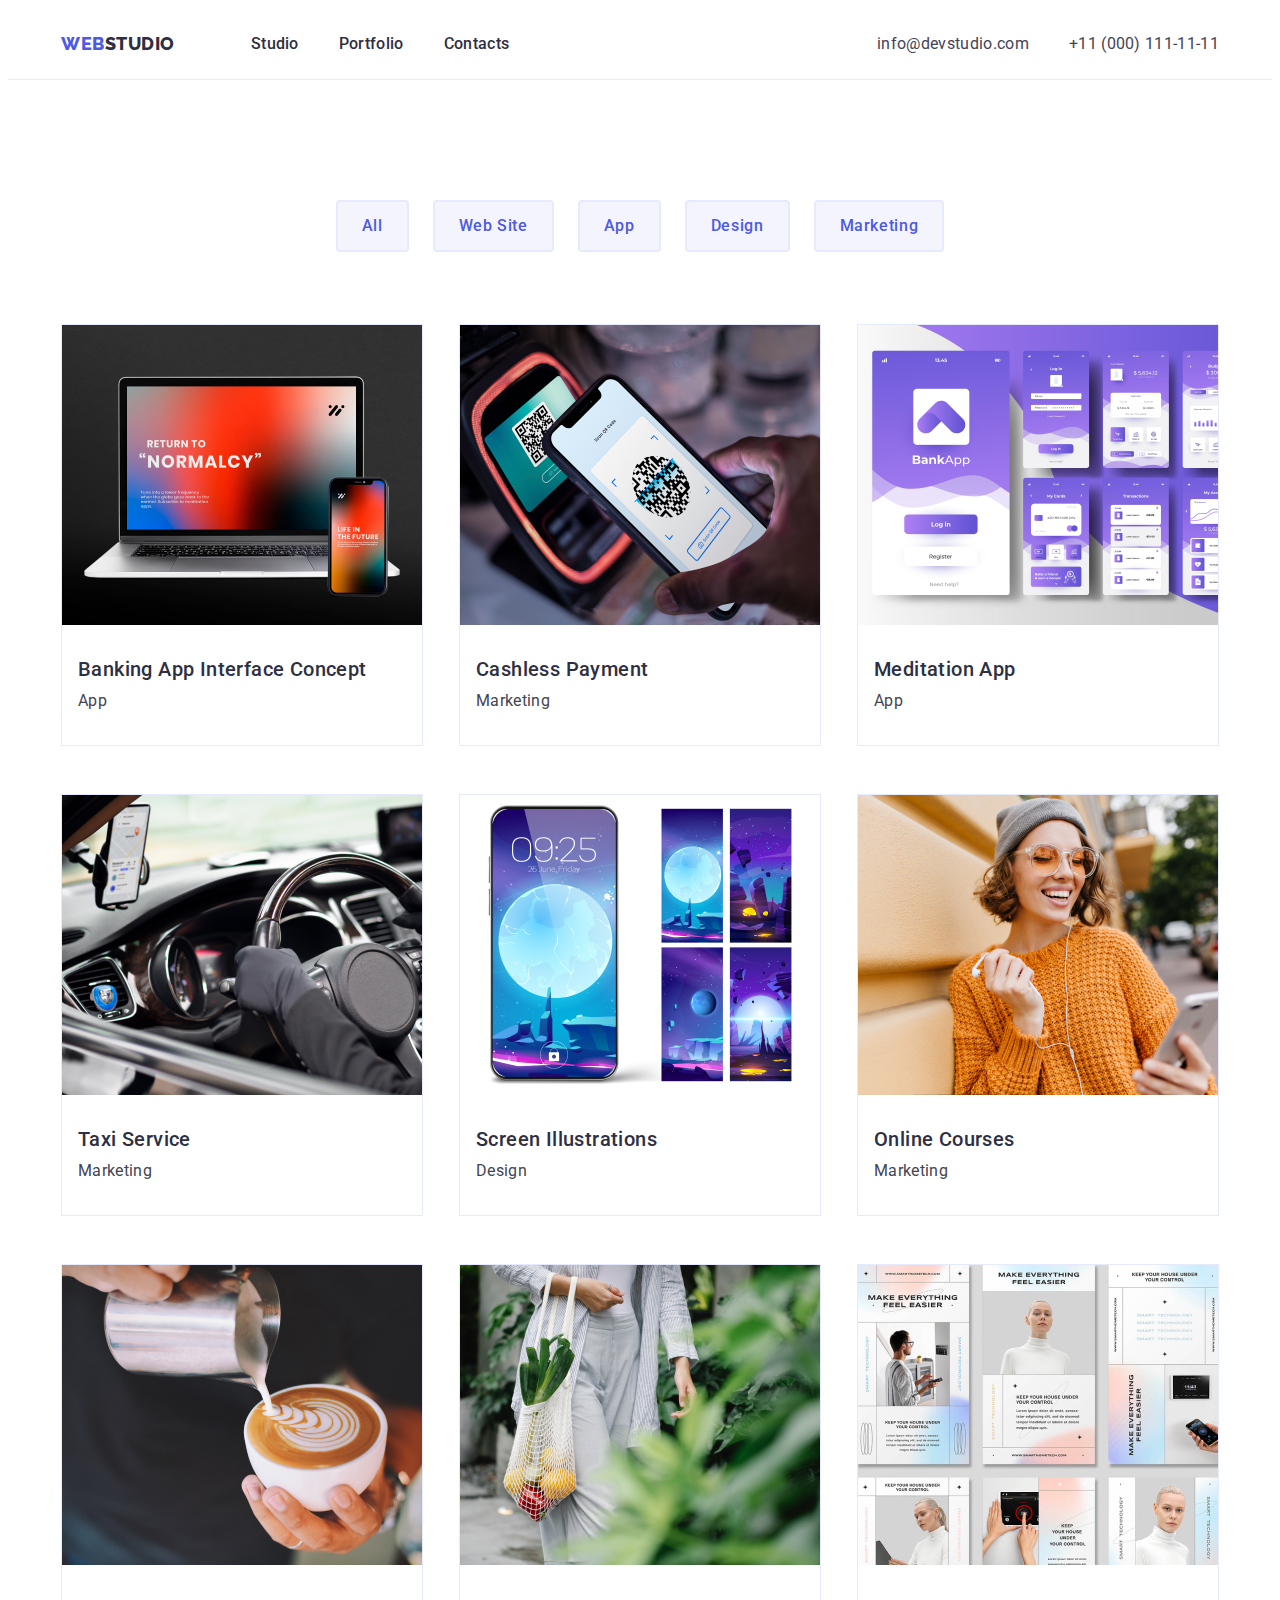
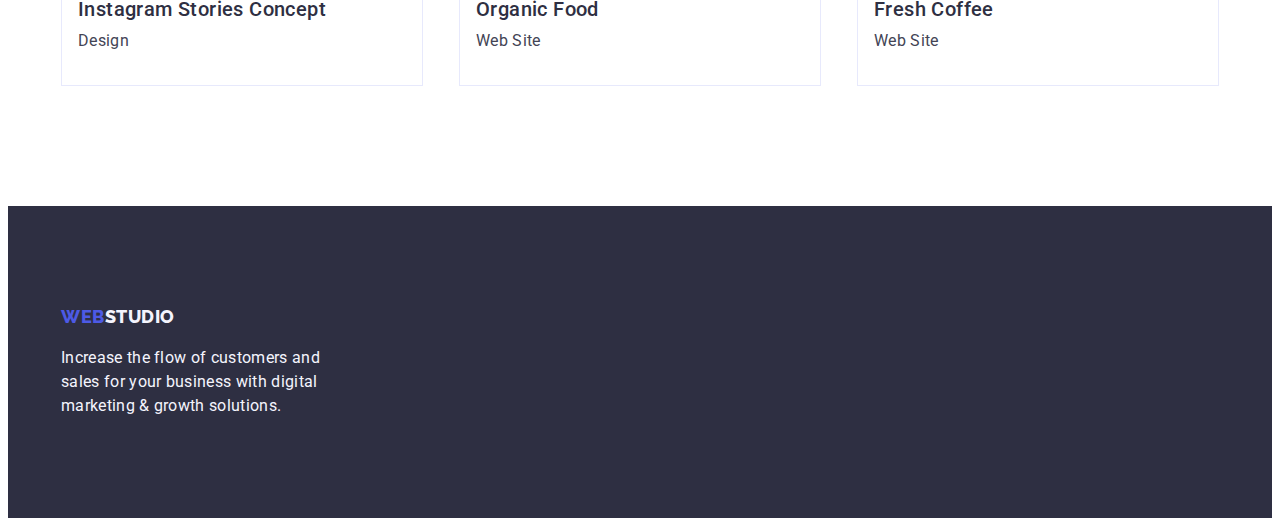
==== commit 99afd12e: "commit 3" ====
--- a/portfolio.html
+++ b/portfolio.html
@@ -22,7 +22,7 @@
   </head>
   <body>
     <!-- Top Line -->
-     <header class="header">
+    <header class="header">
       <div class="container header-container">
         <!-- Logo -->
 
@@ -49,6 +49,8 @@
             </li>
           </ul>
         </address>
+      </div>
+    </header>
 
     <!-- Main field -->
     <main>
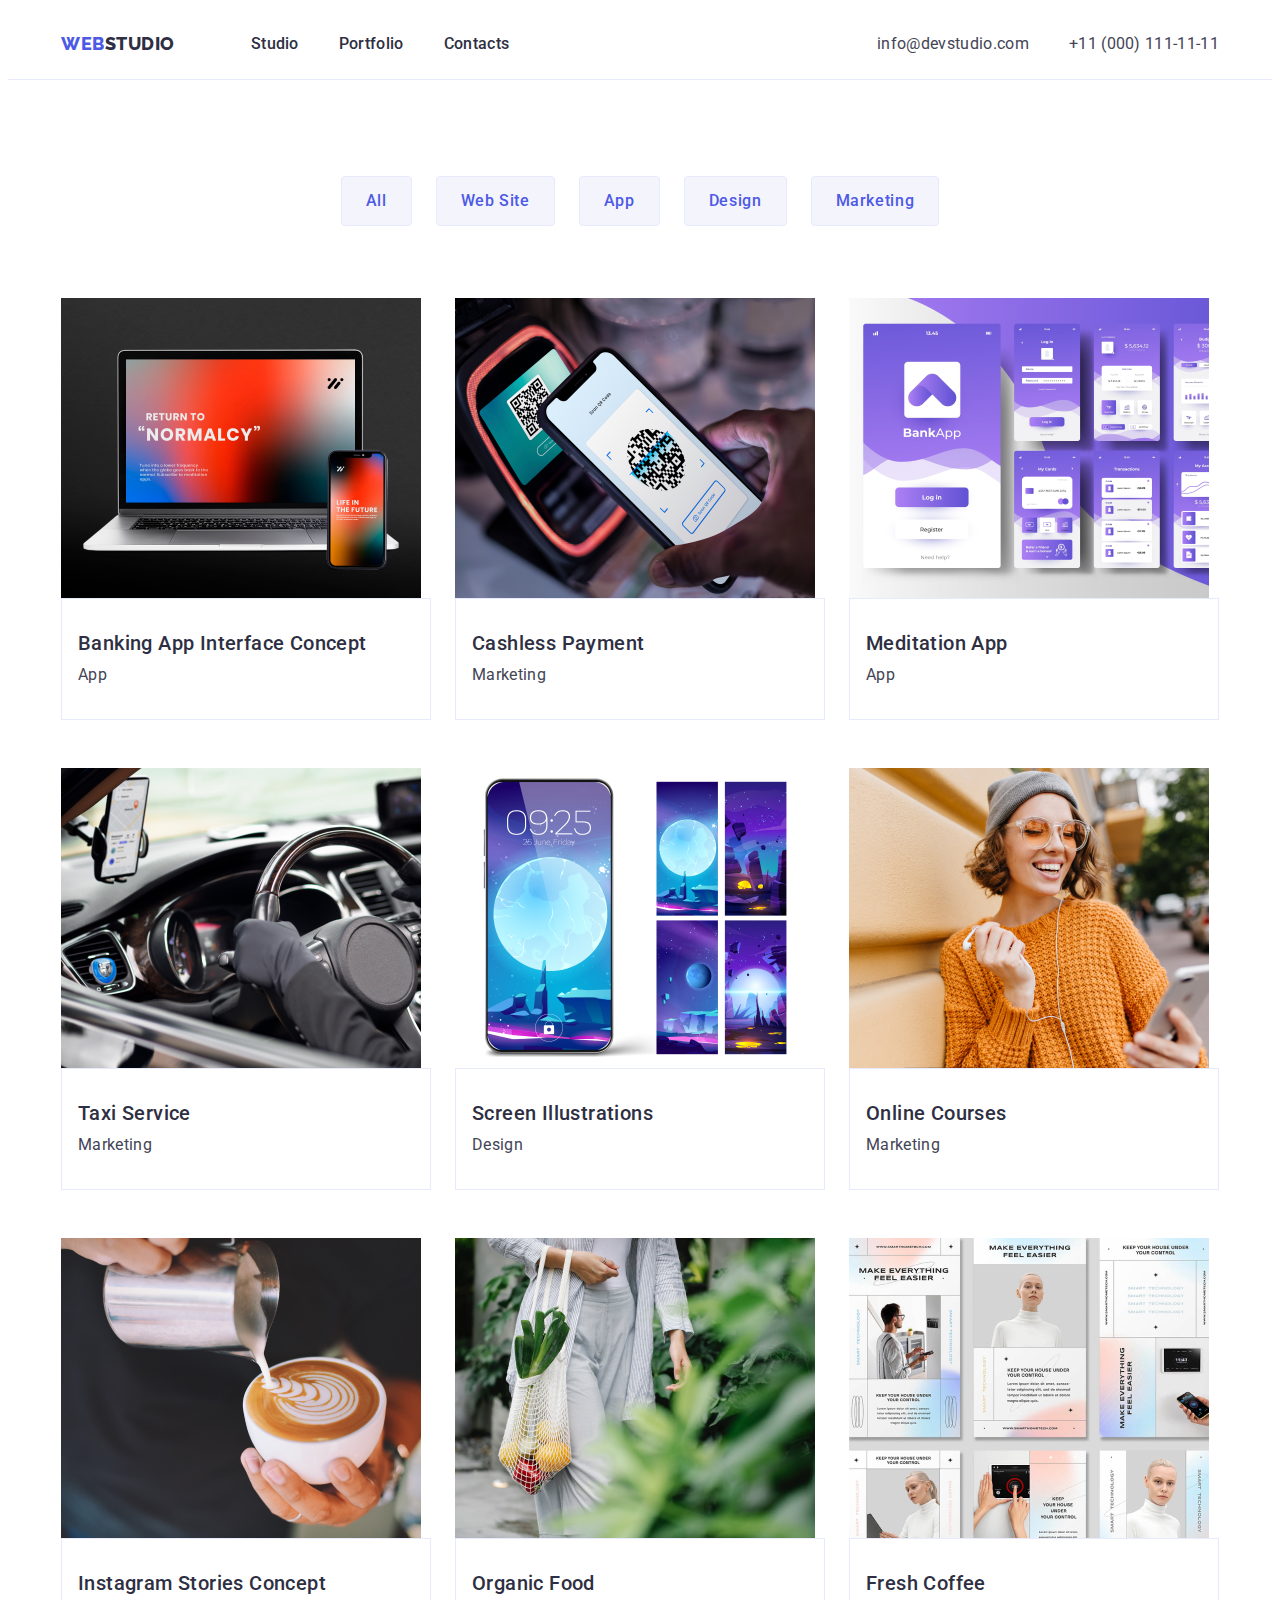
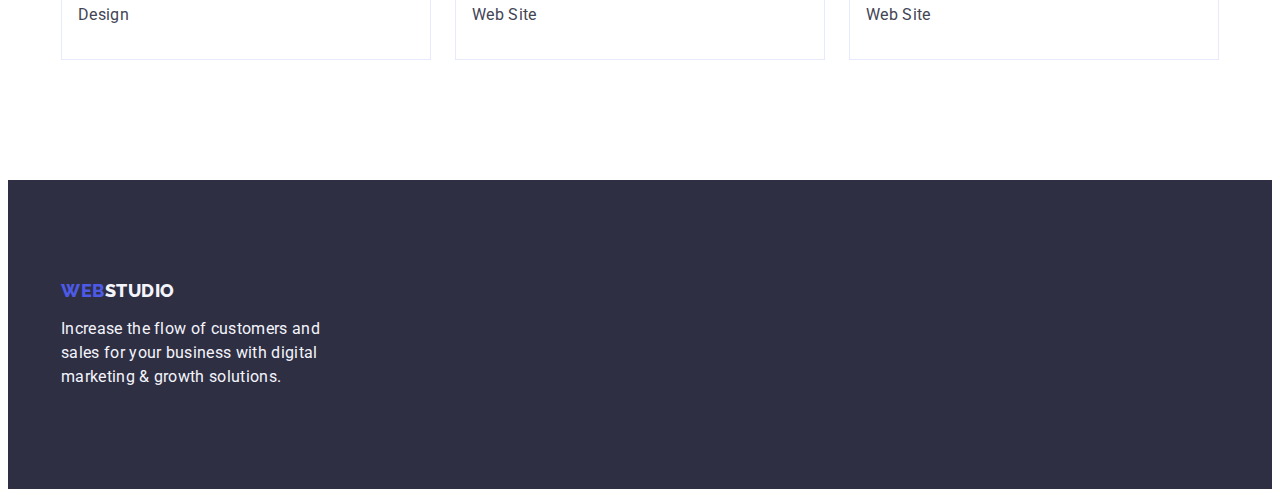
==== commit ada50453: "commit 4" ====
--- a/portfolio.html
+++ b/portfolio.html
@@ -54,7 +54,7 @@
 
     <!-- Main field -->
     <main>
-      <section class="section">
+      <section class="section gallery-section">
         <div class="container">
           <h1 hidden>Projects gallery</h1>
           <!-- Filters -->
@@ -85,7 +85,7 @@
                 </div>
               </a>
             </li>
-            <li>
+            <li class="project-list-item">
               <a href="" class="link example-item">
                 <img
                   src="./images/row-a/img-1.jpg"
@@ -100,7 +100,7 @@
                 </div>
               </a>
             </li>
-            <li>
+            <li class="project-list-item">
               <a href="" class="link example-item">
                 <img
                   src="./images/row-a/img-2.jpg"
@@ -115,7 +115,7 @@
                 </div>
               </a>
             </li>
-            <li>
+            <li class="project-list-item">
               <a href="" class="link example-item">
                 <img
                   src="./images/row-b/img.jpg"
@@ -130,7 +130,7 @@
                 </div>
               </a>
             </li>
-            <li>
+            <li class="project-list-item">
               <a href="" class="link example-item">
                 <img
                   src="./images/row-b/img-1.jpg"
@@ -145,7 +145,7 @@
                 </div>
               </a>
             </li>
-            <li>
+            <li class="project-list-item">
               <a href="" class="link example-item">
                 <img
                   src="./images/row-b/img-2.jpg"
@@ -160,7 +160,7 @@
                 </div>
               </a>
             </li>
-            <li>
+            <li class="project-list-item">
               <a href="" class="link example-item">
                 <img
                   src="./images/row-c/img.jpg"
@@ -175,7 +175,7 @@
                 </div>
               </a>
             </li>
-            <li>
+            <li class="project-list-item">
               <a href="" class="link example-item">
                 <img
                   src="./images/row-c/img-1.jpg"
@@ -190,7 +190,7 @@
                 </div>
               </a>
             </li>
-            <li>
+            <li class="project-list-item">
               <a href="" class="link example-item">
                 <img
                   src="./images/row-c/img-2.jpg"
@@ -212,15 +212,13 @@
     <!-- Reference Information -->
     <footer class="gen-info">
       <div class="container">
-        <div class="info-container">
-          <a href="./index.html" class="link info-logo"
-            >Web<span class="info-logo-half">Studio</span></a
-          >
-          <p class="push-text">
-            Increase the flow of customers and sales for your business with digital marketing &
-            growth solutions.
-          </p>
-        </div>
+        <a href="./index.html" class="link info-logo"
+          >Web<span class="info-logo-half">Studio</span></a
+        >
+        <p class="push-text">
+          Increase the flow of customers and sales for your business with digital marketing & growth
+          solutions.
+        </p>
       </div>
     </footer>
   </body>
--- a/css/styles.css
+++ b/css/styles.css
@@ -186,17 +186,15 @@
 /* Hero */
 
 .hero-container {
-  padding-top: 188px;
-  padding-bottom: 188px;
 }
 .hero-section {
   background-color: var(--color-navy-blue);
-  padding: 0;
+  padding: 188px 0;
 }
 
 .hero-invite {
   margin-bottom: 48px;
-  width: 496px;
+  max-width: 496px;
   margin-right: auto;
   margin-left: auto;
 }
@@ -218,7 +216,7 @@
   margin: 0 auto;
   min-width: 169px;
   min-height: 56px;
-  border-width: 0;
+  border: none;
   border-radius: 4px;
 }
 .btn:hover,
@@ -260,6 +258,7 @@
 .workspace-img-list {
   display: flex;
   justify-content: space-between;
+  gap: 24px;
 }
 
 .workspace-img-item {
@@ -275,6 +274,7 @@
 .cards-list {
   display: flex;
   justify-content: space-between;
+  gap: 24px;
 }
 
 .card-item {
@@ -285,7 +285,7 @@
 }
 
 .card-info {
-  padding: 16px 32px;
+  padding: 32px 16px;
 }
 
 .member-name {
@@ -304,10 +304,6 @@
 
 /* Footer */
 
-.info-container {
-  width: 264px;
-  margin-right: auto;
-}
 .gen-info {
   background-color: var(--color-navy-blue);
   padding-top: 100px;
@@ -322,8 +318,8 @@
   line-height: 1.17;
   letter-spacing: 0.03em;
   text-transform: uppercase;
-  display: block;
-  margin-bottom: 19px;
+  display: inline-block;
+  margin-bottom: 16px;
 }
 
 .info-logo-half {
@@ -331,10 +327,15 @@
 }
 
 .push-text {
+  max-width: 264px;
   color: var(--color-cloud);
 }
 
 /* Portfolio Main */
+
+.gallery-section {
+  padding: 96px 0 120px;
+}
 
 .filter-list {
   display: flex;
@@ -347,7 +348,7 @@
   background-color: var(--color-cloud);
   padding: 12px 24px;
   min-height: 48px;
-  border: 2px solid var(--color-cornflower);
+  border: 1px solid var(--color-cornflower);
   border-radius: 4px;
 }
 
@@ -356,11 +357,11 @@
 .project-examples-list {
   display: flex;
   flex-wrap: wrap;
-  justify-content: space-between;
   row-gap: 48px;
-  flex-basis: calc((100% - 24px * 2) / 3);
+  column-gap: 24px;
 }
 .project-list-item {
+  flex-basis: calc((100% - 48px) / 3);
 }
 
 .img-gallery-item {
@@ -370,12 +371,11 @@
   padding-top: 32px;
   padding-bottom: 32px;
   padding-left: 16px;
+  border: 1px solid var(--color-cornflower);
 }
 
 .example-item {
   color: inherit;
-  border: 1px solid var(--color-cornflower);
-  display: block;
 }
 
 .example-name {
@@ -391,4 +391,5 @@
 .btn-filter:focus,
 .btn-filter:active {
   color: var(--color-white);
-}
+  border: 1px solid transparent;
+}
